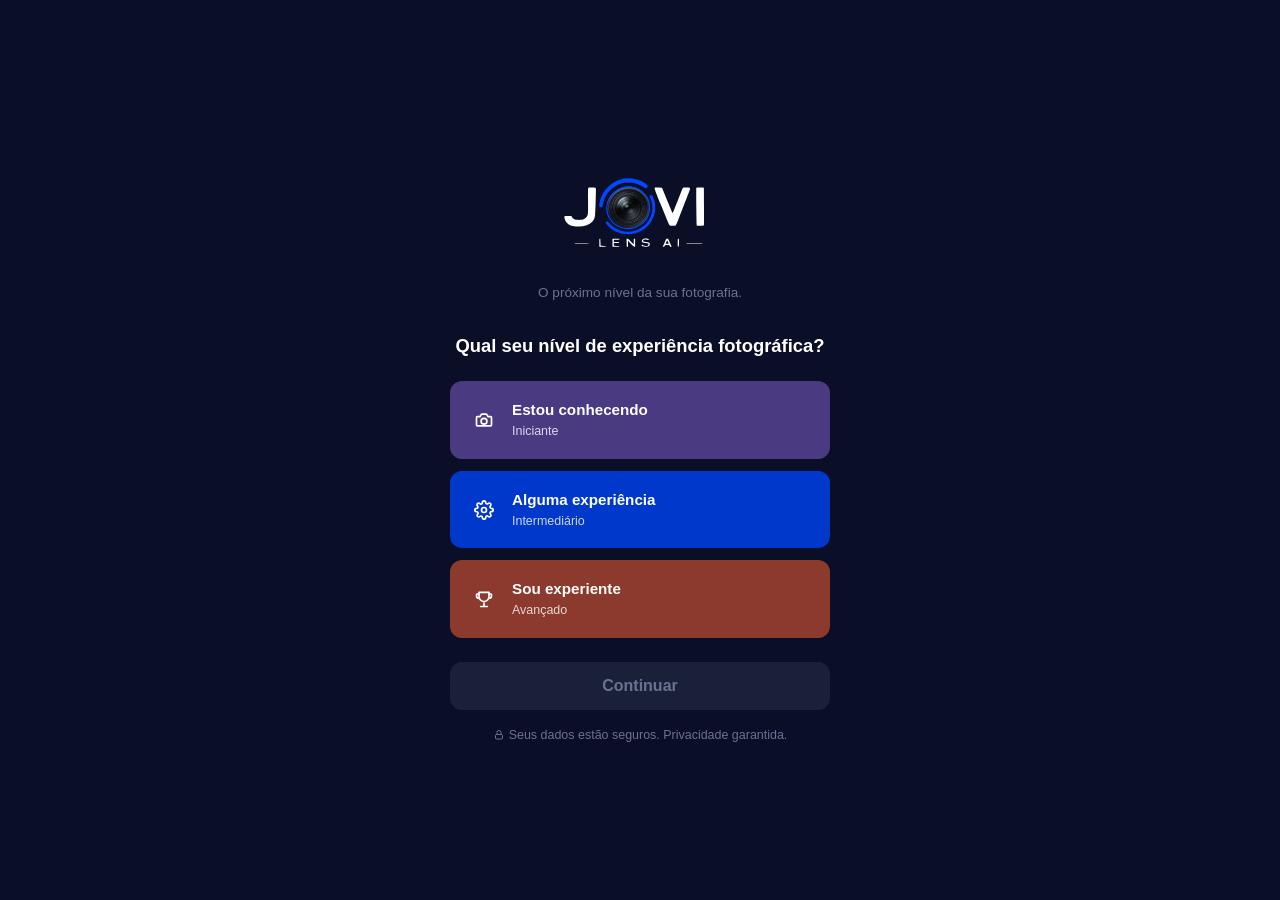
==== pages/index.html @ 61266645 "ajustes locais em components.css e include.js" ====
<!DOCTYPE html>
<html lang="pt-br">
<head>
  <meta charset="UTF-8">
  <meta name="viewport" content="width=device-width, initial-scale=1.0">
  <title>JOVI Lens AI</title>
  <link rel="icon" href="/assets/icons/favicon.ico">

  <link rel="stylesheet" href="https://cdn.jsdelivr.net/npm/bootstrap@5.3.3/dist/css/bootstrap.min.css">
  <link rel="stylesheet" href="/css/root.css">
  <link rel="stylesheet" href="/css/index.css">
</head>
<body class="jovi-onboarding-body">

  <main class="jovi-onboarding">
    <div class="jovi-onboarding-card">

      <img src="/assets/jovi-lens-ai-logo.svg" alt="JOVI Lens AI" class="jovi-onboarding-logo">
      <p class="jovi-onboarding-tagline">O próximo nível da sua fotografia.</p>

      <h2 class="jovi-onboarding-question">Qual seu nível de experiência fotográfica?</h2>

      <div class="jovi-level-list" id="jovi-level-list">
        <button type="button" class="jovi-level-card jovi-level-iniciante" data-level="Iniciante">
          <span class="jovi-level-icon">
            <svg width="20" height="20" viewBox="0 0 24 24" fill="none" xmlns="http://www.w3.org/2000/svg">
              <path d="M4 8H7L9 5H15L17 8H20C20.5523 8 21 8.44772 21 9V18C21 18.5523 20.5523 19 20 19H4C3.44772 19 3 18.5523 3 18V9C3 8.44772 3.44772 8 4 8Z" stroke="currentColor" stroke-width="2" stroke-linecap="round" stroke-linejoin="round"/>
              <circle cx="12" cy="13.5" r="3.5" stroke="currentColor" stroke-width="2"/>
            </svg>
          </span>
          <span class="jovi-level-text">
            <span class="jovi-level-name">Estou conhecendo</span>
            <span class="jovi-level-desc">Iniciante</span>
          </span>
        </button>

        <button type="button" class="jovi-level-card jovi-level-intermediario" data-level="Intermediário">
          <span class="jovi-level-icon">
            <svg width="20" height="20" viewBox="0 0 24 24" fill="none" xmlns="http://www.w3.org/2000/svg">
              <path d="M12 15a3 3 0 100-6 3 3 0 000 6z" stroke="currentColor" stroke-width="2" stroke-linecap="round" stroke-linejoin="round"/>
              <path d="M19.4 15a1.65 1.65 0 00.33 1.82l.06.06a2 2 0 11-2.83 2.83l-.06-.06a1.65 1.65 0 00-1.82-.33 1.65 1.65 0 00-1 1.51V21a2 2 0 11-4 0v-.09a1.65 1.65 0 00-1-1.51 1.65 1.65 0 00-1.82.33l-.06.06a2 2 0 11-2.83-2.83l.06-.06a1.65 1.65 0 00.33-1.82 1.65 1.65 0 00-1.51-1H3a2 2 0 110-4h.09a1.65 1.65 0 001.51-1 1.65 1.65 0 00-.33-1.82l-.06-.06a2 2 0 112.83-2.83l.06.06a1.65 1.65 0 001.82.33H9a1.65 1.65 0 001-1.51V3a2 2 0 114 0v.09a1.65 1.65 0 001 1.51 1.65 1.65 0 001.82-.33l.06-.06a2 2 0 112.83 2.83l-.06.06a1.65 1.65 0 00-.33 1.82V9a1.65 1.65 0 001.51 1H21a2 2 0 110 4h-.09a1.65 1.65 0 00-1.51 1z" stroke="currentColor" stroke-width="2" stroke-linecap="round" stroke-linejoin="round"/>
            </svg>
          </span>
          <span class="jovi-level-text">
            <span class="jovi-level-name">Alguma experiência</span>
            <span class="jovi-level-desc">Intermediário</span>
          </span>
        </button>

        <button type="button" class="jovi-level-card jovi-level-avancado" data-level="Avançado">
          <span class="jovi-level-icon">
            <svg width="20" height="20" viewBox="0 0 24 24" fill="none" xmlns="http://www.w3.org/2000/svg">
              <path d="M8 21H16M12 17V21M6 4H18V9C18 12.3137 15.3137 15 12 15C8.68629 15 6 12.3137 6 9V4Z" stroke="currentColor" stroke-width="2" stroke-linecap="round" stroke-linejoin="round"/>
              <path d="M6 6H4C3.44772 6 3 6.44772 3 7V8C3 9.65685 4.34315 11 6 11" stroke="currentColor" stroke-width="2" stroke-linecap="round" stroke-linejoin="round"/>
              <path d="M18 6H20C20.5523 6 21 6.44772 21 7V8C21 9.65685 19.6569 11 18 11" stroke="currentColor" stroke-width="2" stroke-linecap="round" stroke-linejoin="round"/>
            </svg>
          </span>
          <span class="jovi-level-text">
            <span class="jovi-level-name">Sou experiente</span>
            <span class="jovi-level-desc">Avançado</span>
          </span>
        </button>
      </div>

      <button type="button" class="jovi-btn-continuar" id="jovi-btn-continuar" disabled>
        Continuar
      </button>

      <p class="jovi-onboarding-footnote">
        <svg width="12" height="12" viewBox="0 0 24 24" fill="none" xmlns="http://www.w3.org/2000/svg" class="jovi-footnote-icon">
          <rect x="5" y="11" width="14" height="9" rx="2" stroke="currentColor" stroke-width="2"/>
          <path d="M8 11V7a4 4 0 118 0v4" stroke="currentColor" stroke-width="2" stroke-linecap="round"/>
        </svg>
        Seus dados estão seguros. Privacidade garantida.
      </p>

    </div>
  </main>

  <script src="/js/index.js"></script>
</body>
</html>
---- css/root.css ----
:root {

  --jovi-blue-500: #0047FF;
  --jovi-blue-400: #2E6BFF;
  --jovi-blue-300: #6E96FF;
  --jovi-blue-600: #0038CC;
  --jovi-blue-700: #002B99;

  --jovi-accent-500: #7B2FFF;
  --jovi-accent-400: #9D5CFF;
  --jovi-cyan-400:   #2ED9FF;

  --jovi-gradient-primary: linear-gradient(135deg, var(--jovi-blue-500) 0%, var(--jovi-accent-500) 100%);
  --jovi-gradient-glow:    radial-gradient(circle, rgba(0,71,255,0.35) 0%, rgba(123,47,255,0.15) 45%, transparent 70%);

  --jovi-bg-base:      #0A0E27;
  --jovi-bg-elevated:  #12172E;
  --jovi-bg-overlay:   #1A2038;
  --jovi-border-subtle: rgba(255, 255, 255, 0.08);
  --jovi-border-strong: rgba(255, 255, 255, 0.16);

  --jovi-text-primary:   #FFFFFF;
  --jovi-text-secondary: #A8AFC7;
  --jovi-text-muted:     #6B7290;
  --jovi-text-on-blue:   #FFFFFF;

  --jovi-success: #22C55E;
  --jovi-warning: #F59E0B;
  --jovi-danger:  #EF4444;
  --jovi-info:    var(--jovi-cyan-400);

  --jovi-score-low:  var(--jovi-danger);
  --jovi-score-mid:  var(--jovi-warning);
  --jovi-score-high: var(--jovi-success);

  --jovi-font-base: 'Inter', -apple-system, BlinkMacSystemFont, 'Segoe UI', Roboto, sans-serif;
  --jovi-fw-regular: 400;
  --jovi-fw-medium: 500;
  --jovi-fw-semibold: 600;
  --jovi-fw-bold: 700;

  --jovi-space-1: 0.25rem;
  --jovi-space-2: 0.5rem;
  --jovi-space-3: 0.75rem;
  --jovi-space-4: 1rem;
  --jovi-space-5: 1.5rem;
  --jovi-space-6: 2rem;
  --jovi-space-8: 3rem;
  --jovi-space-10: 4rem;

  --jovi-radius-sm: 8px;
  --jovi-radius-md: 12px;
  --jovi-radius-lg: 20px;
  --jovi-radius-full: 999px;

  --jovi-shadow-sm: 0 2px 8px rgba(0, 0, 0, 0.24);
  --jovi-shadow-md: 0 8px 24px rgba(0, 0, 0, 0.32);
  --jovi-shadow-glow-blue: 0 0 32px rgba(0, 71, 255, 0.25);

  --jovi-ease: cubic-bezier(0.4, 0, 0.2, 1);
  --jovi-duration-fast: 150ms;
  --jovi-duration-base: 250ms;
}

body {
  background-color: var(--jovi-bg-base);
  color: var(--jovi-text-primary);
  font-family: var(--jovi-font-base);
}

a {
  color: var(--jovi-blue-400);
}

.jovi-text-gradient {
  background: var(--jovi-gradient-primary);
  -webkit-background-clip: text;
  background-clip: text;
  color: transparent;
}
---- css/index.css ----
.jovi-onboarding-body {
  background-color: var(--jovi-bg-base);
  min-height: 100vh;
  margin: 0;
}

.jovi-onboarding {
  min-height: 100vh;
  display: flex;
  align-items: center;
  justify-content: center;
  padding: var(--jovi-space-5);
}

.jovi-onboarding-card {
  width: 100%;
  max-width: 380px;
  display: flex;
  flex-direction: column;
  align-items: center;
  text-align: center;
}

.jovi-onboarding-logo {
  width: 65%;
  height: 65%;
  margin-bottom: var(--jovi-space-1);
}

.jovi-onboarding-title {
  font-size: 1.6rem;
  font-weight: var(--jovi-fw-bold);
  color: var(--jovi-text-primary);
  margin: 0;
}

.jovi-onboarding-title-accent {
  color: var(--jovi-blue-400);
  font-weight: var(--jovi-fw-medium);
}

.jovi-onboarding-tagline {
  color: var(--jovi-text-muted);
  font-size: 0.85rem;
  margin-bottom: var(--jovi-space-6);
}

.jovi-onboarding-question {
  font-size: 1.15rem;
  font-weight: var(--jovi-fw-semibold);
  color: var(--jovi-text-primary);
  margin-bottom: var(--jovi-space-5);
}

.jovi-level-list {
  width: 100%;
  display: flex;
  flex-direction: column;
  gap: var(--jovi-space-3);
  margin-bottom: var(--jovi-space-5);
}

.jovi-level-card {
  width: 100%;
  display: flex;
  align-items: center;
  gap: var(--jovi-space-3);
  padding: var(--jovi-space-4);
  border-radius: var(--jovi-radius-md);
  border: 2px solid transparent;
  color: #fff;
  text-align: left;
  cursor: pointer;
  transition: border-color var(--jovi-duration-fast) var(--jovi-ease),
              transform var(--jovi-duration-fast) var(--jovi-ease);
}

.jovi-level-card:hover {
  transform: translateY(-1px);
}

.jovi-level-card.jovi-level-selected {
  border-color: #fff;
}

.jovi-level-iniciante {
  background-color: #4A3A82;
}

.jovi-level-intermediario {
  background-color: var(--jovi-blue-600);
}

.jovi-level-avancado {
  background-color: #8C3A2E;
}

.jovi-level-icon {
  display: flex;
  align-items: center;
  justify-content: center;
  width: 32px;
  height: 32px;
  flex-shrink: 0;
  color: #fff;
}

.jovi-level-text {
  display: flex;
  flex-direction: column;
}

.jovi-level-name {
  font-weight: var(--jovi-fw-semibold);
  font-size: 0.95rem;
}

.jovi-level-desc {
  font-size: 0.78rem;
  opacity: 0.8;
}

.jovi-btn-continuar {
  width: 100%;
  background-color: var(--jovi-blue-500);
  border: none;
  color: #fff;
  border-radius: var(--jovi-radius-md);
  padding: var(--jovi-space-3);
  font-weight: var(--jovi-fw-semibold);
  transition: background-color var(--jovi-duration-fast) var(--jovi-ease),
              opacity var(--jovi-duration-fast) var(--jovi-ease);
}

.jovi-btn-continuar:disabled {
  background-color: var(--jovi-bg-overlay);
  color: var(--jovi-text-muted);
  cursor: not-allowed;
}

.jovi-btn-continuar:not(:disabled):hover {
  background-color: var(--jovi-blue-600);
}

.jovi-onboarding-footnote {
  color: var(--jovi-text-muted);
  font-size: 0.78rem;
  margin-top: var(--jovi-space-4);
  margin-bottom: 0;
  display: flex;
  align-items: center;
  justify-content: center;
  gap: var(--jovi-space-1);
}

.jovi-footnote-icon {
  flex-shrink: 0;
}
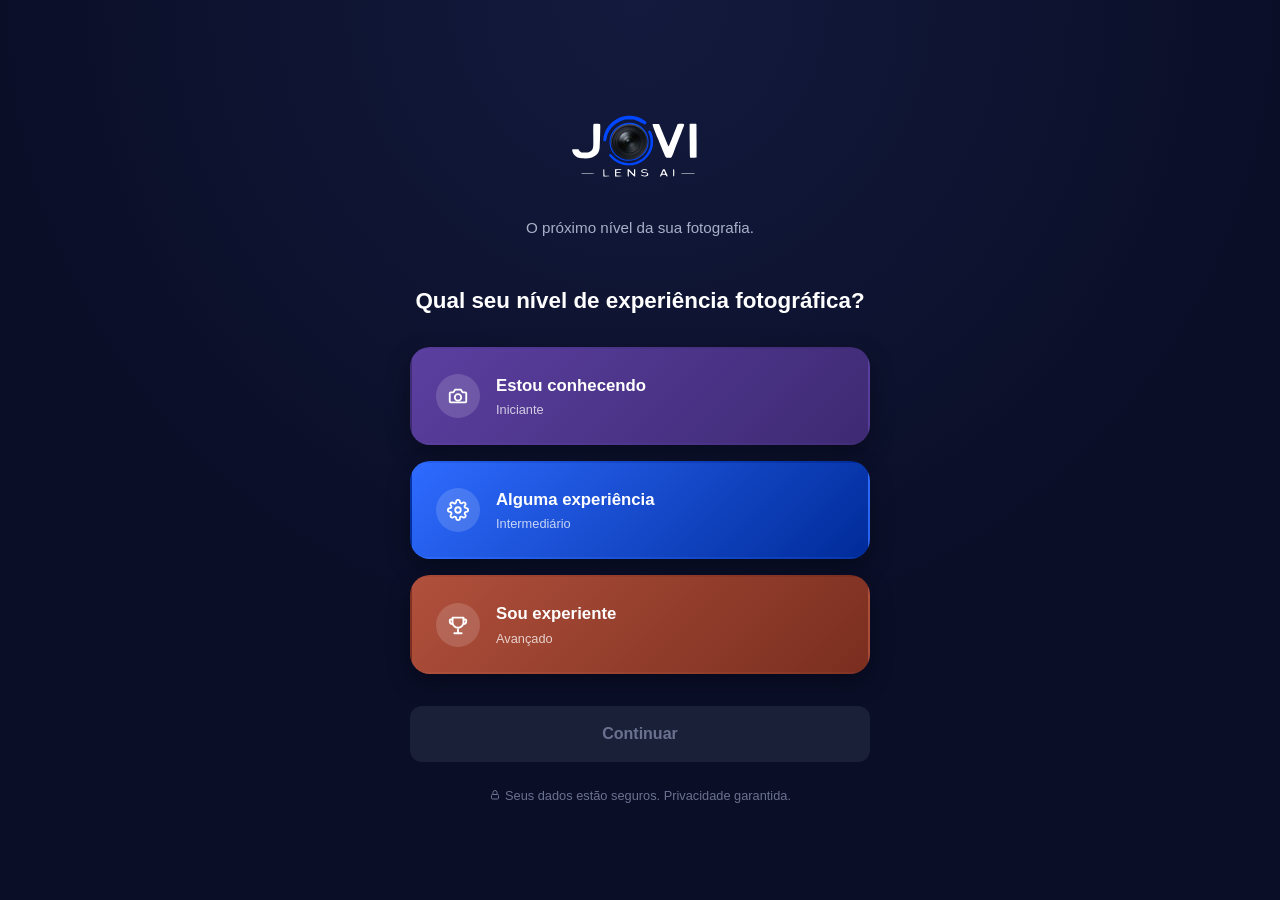
==== commit ce9f3a66: "refatoracao de telas: telas ajustadas com o fluxo do projeto" ====
--- a/pages/index.html
+++ b/pages/index.html
@@ -22,8 +22,8 @@
 
       <div class="jovi-level-list" id="jovi-level-list">
         <button type="button" class="jovi-level-card jovi-level-iniciante" data-level="Iniciante">
-          <span class="jovi-level-icon">
-            <svg width="20" height="20" viewBox="0 0 24 24" fill="none" xmlns="http://www.w3.org/2000/svg">
+          <span class="jovi-level-icon-badge">
+            <svg width="22" height="22" viewBox="0 0 24 24" fill="none" xmlns="http://www.w3.org/2000/svg">
               <path d="M4 8H7L9 5H15L17 8H20C20.5523 8 21 8.44772 21 9V18C21 18.5523 20.5523 19 20 19H4C3.44772 19 3 18.5523 3 18V9C3 8.44772 3.44772 8 4 8Z" stroke="currentColor" stroke-width="2" stroke-linecap="round" stroke-linejoin="round"/>
               <circle cx="12" cy="13.5" r="3.5" stroke="currentColor" stroke-width="2"/>
             </svg>
@@ -35,8 +35,8 @@
         </button>
 
         <button type="button" class="jovi-level-card jovi-level-intermediario" data-level="Intermediário">
-          <span class="jovi-level-icon">
-            <svg width="20" height="20" viewBox="0 0 24 24" fill="none" xmlns="http://www.w3.org/2000/svg">
+          <span class="jovi-level-icon-badge">
+            <svg width="22" height="22" viewBox="0 0 24 24" fill="none" xmlns="http://www.w3.org/2000/svg">
               <path d="M12 15a3 3 0 100-6 3 3 0 000 6z" stroke="currentColor" stroke-width="2" stroke-linecap="round" stroke-linejoin="round"/>
               <path d="M19.4 15a1.65 1.65 0 00.33 1.82l.06.06a2 2 0 11-2.83 2.83l-.06-.06a1.65 1.65 0 00-1.82-.33 1.65 1.65 0 00-1 1.51V21a2 2 0 11-4 0v-.09a1.65 1.65 0 00-1-1.51 1.65 1.65 0 00-1.82.33l-.06.06a2 2 0 11-2.83-2.83l.06-.06a1.65 1.65 0 00.33-1.82 1.65 1.65 0 00-1.51-1H3a2 2 0 110-4h.09a1.65 1.65 0 001.51-1 1.65 1.65 0 00-.33-1.82l-.06-.06a2 2 0 112.83-2.83l.06.06a1.65 1.65 0 001.82.33H9a1.65 1.65 0 001-1.51V3a2 2 0 114 0v.09a1.65 1.65 0 001 1.51 1.65 1.65 0 001.82-.33l.06-.06a2 2 0 112.83 2.83l-.06.06a1.65 1.65 0 00-.33 1.82V9a1.65 1.65 0 001.51 1H21a2 2 0 110 4h-.09a1.65 1.65 0 00-1.51 1z" stroke="currentColor" stroke-width="2" stroke-linecap="round" stroke-linejoin="round"/>
             </svg>
@@ -48,8 +48,8 @@
         </button>
 
         <button type="button" class="jovi-level-card jovi-level-avancado" data-level="Avançado">
-          <span class="jovi-level-icon">
-            <svg width="20" height="20" viewBox="0 0 24 24" fill="none" xmlns="http://www.w3.org/2000/svg">
+          <span class="jovi-level-icon-badge">
+            <svg width="22" height="22" viewBox="0 0 24 24" fill="none" xmlns="http://www.w3.org/2000/svg">
               <path d="M8 21H16M12 17V21M6 4H18V9C18 12.3137 15.3137 15 12 15C8.68629 15 6 12.3137 6 9V4Z" stroke="currentColor" stroke-width="2" stroke-linecap="round" stroke-linejoin="round"/>
               <path d="M6 6H4C3.44772 6 3 6.44772 3 7V8C3 9.65685 4.34315 11 6 11" stroke="currentColor" stroke-width="2" stroke-linecap="round" stroke-linejoin="round"/>
               <path d="M18 6H20C20.5523 6 21 6.44772 21 7V8C21 9.65685 19.6569 11 18 11" stroke="currentColor" stroke-width="2" stroke-linecap="round" stroke-linejoin="round"/>
--- a/css/index.css
+++ b/css/index.css
@@ -1,5 +1,5 @@
 .jovi-onboarding-body {
-  background-color: var(--jovi-bg-base);
+  background: radial-gradient(circle at 50% 0%, #131a3d 0%, var(--jovi-bg-base) 60%);
   min-height: 100vh;
   margin: 0;
 }
@@ -9,12 +9,12 @@
   display: flex;
   align-items: center;
   justify-content: center;
-  padding: var(--jovi-space-5);
+  padding: var(--jovi-space-6) var(--jovi-space-5);
 }
 
 .jovi-onboarding-card {
   width: 100%;
-  max-width: 380px;
+  max-width: 460px;
   display: flex;
   flex-direction: column;
   align-items: center;
@@ -22,130 +22,144 @@
 }
 
 .jovi-onboarding-logo {
-  width: 65%;
-  height: 65%;
-  margin-bottom: var(--jovi-space-1);
-}
-
-.jovi-onboarding-title {
-  font-size: 1.6rem;
-  font-weight: var(--jovi-fw-bold);
-  color: var(--jovi-text-primary);
-  margin: 0;
-}
-
-.jovi-onboarding-title-accent {
-  color: var(--jovi-blue-400);
-  font-weight: var(--jovi-fw-medium);
+  width: 220px;
+  margin-bottom: var(--jovi-space-3);
 }
 
 .jovi-onboarding-tagline {
-  color: var(--jovi-text-muted);
-  font-size: 0.85rem;
-  margin-bottom: var(--jovi-space-6);
+  color: var(--jovi-text-secondary);
+  font-size: 0.95rem;
+  margin-bottom: var(--jovi-space-8);
 }
 
 .jovi-onboarding-question {
-  font-size: 1.15rem;
-  font-weight: var(--jovi-fw-semibold);
+  font-size: 1.4rem;
+  font-weight: var(--jovi-fw-bold);
   color: var(--jovi-text-primary);
-  margin-bottom: var(--jovi-space-5);
+  margin-bottom: var(--jovi-space-6);
 }
 
 .jovi-level-list {
   width: 100%;
   display: flex;
   flex-direction: column;
-  gap: var(--jovi-space-3);
-  margin-bottom: var(--jovi-space-5);
+  gap: var(--jovi-space-4);
+  margin-bottom: var(--jovi-space-6);
 }
 
 .jovi-level-card {
   width: 100%;
   display: flex;
   align-items: center;
-  gap: var(--jovi-space-3);
-  padding: var(--jovi-space-4);
-  border-radius: var(--jovi-radius-md);
+  gap: var(--jovi-space-4);
+  padding: var(--jovi-space-5);
+  border-radius: var(--jovi-radius-lg);
   border: 2px solid transparent;
   color: #fff;
   text-align: left;
   cursor: pointer;
+  box-shadow: var(--jovi-shadow-md);
   transition: border-color var(--jovi-duration-fast) var(--jovi-ease),
-              transform var(--jovi-duration-fast) var(--jovi-ease);
+              transform var(--jovi-duration-fast) var(--jovi-ease),
+              box-shadow var(--jovi-duration-fast) var(--jovi-ease);
 }
 
 .jovi-level-card:hover {
-  transform: translateY(-1px);
+  transform: translateY(-2px);
 }
 
 .jovi-level-card.jovi-level-selected {
   border-color: #fff;
+  transform: translateY(-2px);
 }
 
 .jovi-level-iniciante {
-  background-color: #4A3A82;
+  background: linear-gradient(135deg, #5B3FA0 0%, #3E2A73 100%);
+}
+
+.jovi-level-iniciante:hover,
+.jovi-level-iniciante.jovi-level-selected {
+  box-shadow: 0 8px 24px rgba(91, 63, 160, 0.45);
 }
 
 .jovi-level-intermediario {
-  background-color: var(--jovi-blue-600);
+  background: linear-gradient(135deg, var(--jovi-blue-400) 0%, var(--jovi-blue-700) 100%);
+}
+
+.jovi-level-intermediario:hover,
+.jovi-level-intermediario.jovi-level-selected {
+  box-shadow: 0 8px 24px rgba(0, 71, 255, 0.45);
 }
 
 .jovi-level-avancado {
-  background-color: #8C3A2E;
+  background: linear-gradient(135deg, #B0503C 0%, #7A2E1F 100%);
 }
 
-.jovi-level-icon {
+.jovi-level-avancado:hover,
+.jovi-level-avancado.jovi-level-selected {
+  box-shadow: 0 8px 24px rgba(176, 80, 60, 0.45);
+}
+
+.jovi-level-icon-badge {
   display: flex;
   align-items: center;
   justify-content: center;
-  width: 32px;
-  height: 32px;
+  width: 44px;
+  height: 44px;
   flex-shrink: 0;
+  border-radius: 50%;
+  background: rgba(255, 255, 255, 0.15);
   color: #fff;
 }
 
 .jovi-level-text {
   display: flex;
   flex-direction: column;
+  gap: 2px;
 }
 
 .jovi-level-name {
   font-weight: var(--jovi-fw-semibold);
-  font-size: 0.95rem;
+  font-size: 1.05rem;
 }
 
 .jovi-level-desc {
-  font-size: 0.78rem;
-  opacity: 0.8;
+  font-size: 0.8rem;
+  opacity: 0.75;
 }
 
 .jovi-btn-continuar {
   width: 100%;
-  background-color: var(--jovi-blue-500);
   border: none;
   color: #fff;
   border-radius: var(--jovi-radius-md);
-  padding: var(--jovi-space-3);
+  padding: var(--jovi-space-4);
   font-weight: var(--jovi-fw-semibold);
-  transition: background-color var(--jovi-duration-fast) var(--jovi-ease),
-              opacity var(--jovi-duration-fast) var(--jovi-ease);
-}
-
-.jovi-btn-continuar:disabled {
+  font-size: 1rem;
   background-color: var(--jovi-bg-overlay);
   color: var(--jovi-text-muted);
   cursor: not-allowed;
+  transition: background var(--jovi-duration-base) var(--jovi-ease),
+              color var(--jovi-duration-base) var(--jovi-ease),
+              box-shadow var(--jovi-duration-base) var(--jovi-ease),
+              transform var(--jovi-duration-fast) var(--jovi-ease);
+}
+
+.jovi-btn-continuar:not(:disabled) {
+  background: var(--jovi-gradient-primary);
+  color: #fff;
+  cursor: pointer;
 }
 
 .jovi-btn-continuar:not(:disabled):hover {
-  background-color: var(--jovi-blue-600);
+  box-shadow: var(--jovi-shadow-glow-blue);
+  transform: translateY(-1px);
 }
 
 .jovi-onboarding-footnote {
   color: var(--jovi-text-muted);
-  font-size: 0.78rem;
-  margin-top: var(--jovi-space-4);
+  font-size: 0.8rem;
+  margin-top: var(--jovi-space-5);
   margin-bottom: 0;
   display: flex;
   align-items: center;
